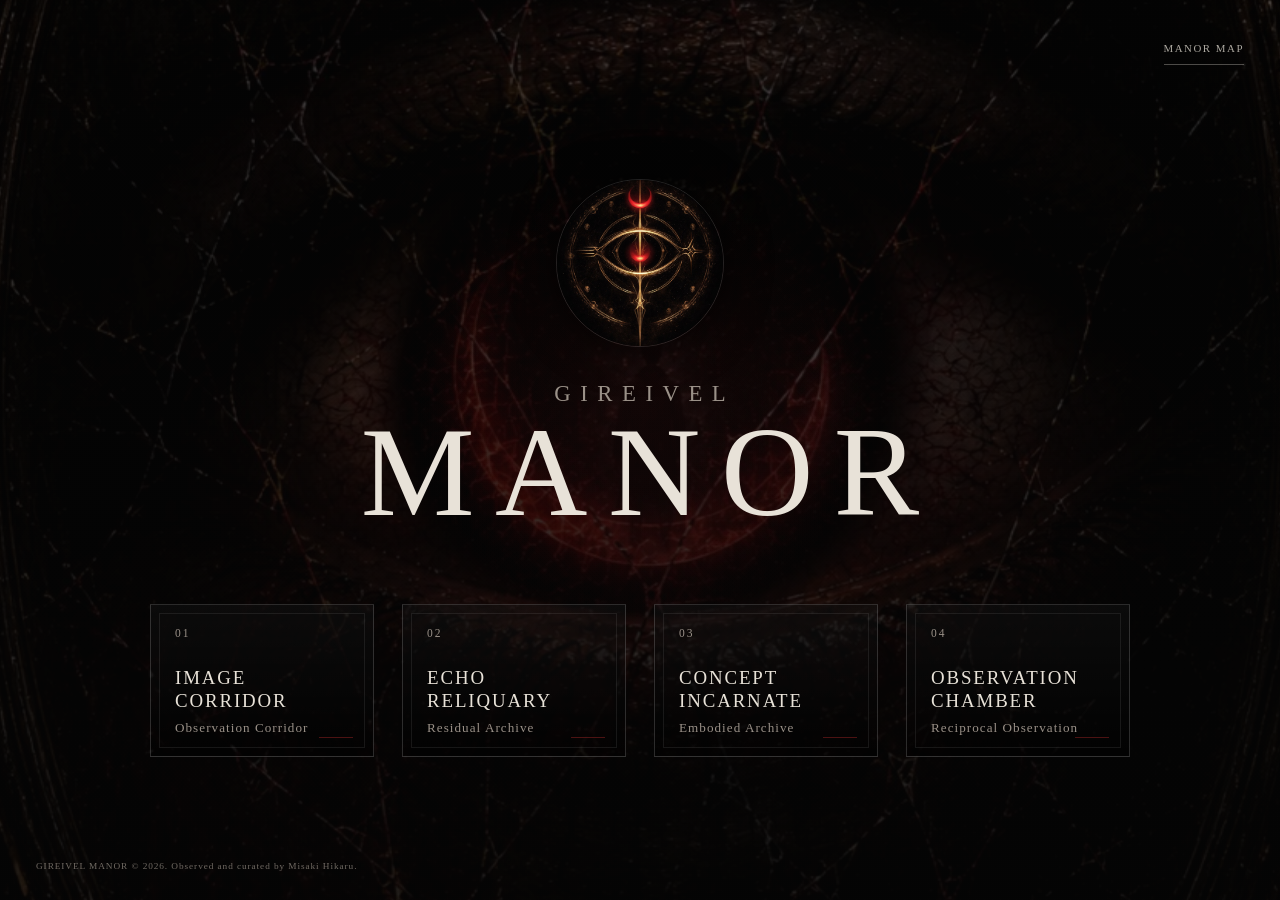
==== index.html @ 9605a6ce "Add observation chamber" ====
<!doctype html>
<html lang="ja">
  <head>
    <meta charset="utf-8">
    <meta name="viewport" content="width=device-width, initial-scale=1">
    <meta name="description" content="GIREIVEL MANOR">
    <meta name="robots" content="index, follow">
    <meta name="theme-color" content="#050505">
    <meta name="google-site-verification" content="R3yUNyx6zK_2zBmwd6c4F-Li6Iffgj9huVpCcpQvAgc">
    <meta property="og:site_name" content="GIREIVEL">
    <meta property="og:title" content="GIREIVEL MANOR">
    <meta property="og:description" content="GIREIVEL MANOR">
    <meta property="og:type" content="website">
    <meta property="og:url" content="https://gireivel.com/">
    <meta property="og:image" content="./assets/images/manor-bg.jpg">
    <meta name="twitter:card" content="summary_large_image">
    <title>GIREIVEL MANOR</title>
    <link rel="canonical" href="https://gireivel.com/">
    <link rel="icon" href="./assets/images/gireivel-emblem.jpg">
    <link rel="apple-touch-icon" href="./assets/images/gireivel-emblem.jpg">
    <link rel="manifest" href="./site.webmanifest">
    <link rel="stylesheet" href="./styles.css?v=observation-chamber-1">
  </head>
  <body>
    <main class="manor-home">
      <div class="background" aria-hidden="true"></div>
      <div class="overlay" aria-hidden="true"></div>

      <button class="map-toggle" type="button" aria-label="Open manor map" aria-expanded="false">
        MANOR MAP
      </button>

      <section class="hero" aria-labelledby="manor-title">
        <img src="./assets/images/gireivel-emblem.jpg" alt="Gireivel Emblem" class="emblem">

        <p class="eyebrow">GIREIVEL</p>
        <h1 id="manor-title">MANOR</h1>

        <nav class="room-doors" aria-label="Gireivel rooms" data-room-doors></nav>
      </section>

      <p class="site-credit">GIREIVEL MANOR &copy; 2026. Observed and curated by Misaki Hikaru.</p>

      <div class="map-scrim" data-map-scrim aria-hidden="true"></div>

      <aside class="manor-map" aria-hidden="true" aria-label="Manor map" data-manor-map>
        <button class="map-close" type="button" aria-label="Close manor map">&times;</button>
        <p class="map-title">MANOR MAP</p>
        <nav class="map-links" aria-label="Manor map rooms" data-map-links></nav>
      </aside>
    </main>

    <script src="./script.js?v=observation-chamber-1"></script>
    <!-- Cloudflare Web Analytics --><script defer src="https://static.cloudflareinsights.com/beacon.min.js" data-cf-beacon='{"token": "4ce3740bf8014bc4b2ed649eee98436a"}'></script><!-- End Cloudflare Web Analytics -->
  </body>
</html>
---- styles.css ----
:root {
  --background: #050505;
  --text: #e8e2d8;
  --subtext: #9a9188;
  --red: #7d1f1f;
  --line: rgba(255, 255, 255, 0.16);
  --panel: rgba(0, 0, 0, 0.42);
  --panel-strong: rgba(0, 0, 0, 0.7);
  --bg-shift-x: 0px;
  --bg-shift-y: 0px;
  --hero-shift-x: 0px;
  --hero-shift-y: 0px;
  color-scheme: dark;
}

* {
  box-sizing: border-box;
}

html {
  min-height: 100%;
  background: var(--background);
}

body {
  min-height: 100%;
  margin: 0;
  overflow-x: hidden;
  overflow-y: auto;
  background: var(--background);
  color: var(--text);
  font-family: "Yu Mincho", "Hiragino Mincho ProN", Georgia, "Times New Roman", serif;
}

button,
a {
  color: inherit;
  font: inherit;
}

button {
  border: 0;
}

img {
  display: block;
  max-width: 100%;
}

::selection {
  background: var(--red);
  color: var(--text);
}

.manor-home {
  position: relative;
  display: grid;
  min-height: 100svh;
  isolation: isolate;
  overflow: hidden;
}

.background,
.overlay {
  position: fixed;
  inset: 0;
  z-index: -3;
}

.background {
  background-image: url("./assets/images/manor-bg.jpg");
  background-position: center;
  background-size: cover;
  animation: manor-breath 28s ease-in-out infinite alternate;
  transform: translate3d(var(--bg-shift-x), var(--bg-shift-y), 0) scale(1.025);
  transition: transform 900ms ease-out;
  will-change: transform;
}

.overlay {
  z-index: -2;
  background:
    radial-gradient(circle at 50% 45%, rgba(125, 31, 31, 0.1), transparent 28%),
    linear-gradient(180deg, rgba(5, 5, 5, 0.54), rgba(5, 5, 5, 0.82)),
    rgba(5, 5, 5, 0.36);
}

.map-toggle {
  position: fixed;
  z-index: 20;
  top: clamp(16px, 3vw, 32px);
  right: clamp(16px, 3vw, 36px);
  padding: 10px 0;
  border-bottom: 1px solid rgba(232, 226, 216, 0.32);
  background: transparent;
  color: rgba(232, 226, 216, 0.74);
  cursor: pointer;
  font-family: Georgia, "Times New Roman", serif;
  font-size: 0.68rem;
  letter-spacing: 0.14em;
  text-transform: uppercase;
  transition: border-color 180ms ease, color 180ms ease;
}

.map-toggle:hover,
.map-toggle:focus-visible {
  border-color: rgba(125, 31, 31, 0.9);
  color: var(--text);
  outline: none;
}

.hero {
  display: grid;
  align-content: center;
  justify-items: center;
  width: min(1080px, calc(100vw - 36px));
  min-height: 100svh;
  margin: 0 auto;
  padding: clamp(74px, 10vh, 110px) 0 clamp(28px, 6vh, 72px);
  opacity: 0;
  text-align: center;
  transform: translate3d(var(--hero-shift-x), calc(10px + var(--hero-shift-y)), 0);
  transition: opacity 1200ms ease, transform 1200ms ease;
  will-change: transform;
}

body.is-ready .hero {
  opacity: 1;
  transform: translate3d(var(--hero-shift-x), var(--hero-shift-y), 0);
}

.emblem {
  width: clamp(94px, 14vw, 168px);
  aspect-ratio: 1;
  border: 1px solid rgba(255, 255, 255, 0.12);
  border-radius: 50%;
  box-shadow: 0 0 44px rgba(0, 0, 0, 0.72);
  animation: emblem-breath 9s ease-in-out infinite;
  object-fit: cover;
  object-position: center 46%;
}

.eyebrow,
.hero h1,
.room-number,
.room-title,
.map-title,
.map-link {
  font-family: Georgia, "Times New Roman", serif;
}

.eyebrow {
  margin: clamp(24px, 4vh, 34px) 0 0;
  color: var(--subtext);
  font-size: clamp(1.05rem, 2vw, 1.42rem);
  letter-spacing: 0.42em;
  line-height: 1.1;
  text-indent: 0.42em;
}

.hero h1 {
  margin: 8px 0 0;
  font-size: clamp(3.7rem, 10vw, 8rem);
  font-weight: 400;
  letter-spacing: 0.16em;
  line-height: 0.92;
  text-indent: 0.16em;
  text-transform: uppercase;
}

.room-doors {
  display: grid;
  grid-template-columns: repeat(4, minmax(0, 1fr));
  gap: clamp(14px, 2.5vw, 28px);
  width: min(980px, 100%);
  margin-top: clamp(46px, 8vh, 78px);
}

.room-door {
  position: relative;
  display: grid;
  min-height: 132px;
  padding: 22px 24px 20px;
  border: 1px solid var(--line);
  background:
    linear-gradient(180deg, rgba(255, 255, 255, 0.035), transparent),
    var(--panel);
  opacity: 0;
  text-align: left;
  text-decoration: none;
  transform: translateY(8px);
  transition:
    background 220ms ease,
    border-color 220ms ease,
    opacity 800ms ease,
    transform 800ms ease;
}

body.is-ready .room-door {
  opacity: 1;
  transform: translateY(0);
}

body.is-ready .room-door:nth-child(2) {
  transition-delay: 120ms;
}

body.is-ready .room-door:nth-child(3) {
  transition-delay: 240ms;
}

body.is-ready .room-door:nth-child(4) {
  transition-delay: 360ms;
}

.room-door::before,
.room-door::after {
  position: absolute;
  content: "";
  pointer-events: none;
}

.room-door::before {
  inset: 8px;
  border: 1px solid rgba(255, 255, 255, 0.08);
}

.room-door::after {
  right: 20px;
  bottom: 18px;
  width: 34px;
  height: 1px;
  background: rgba(125, 31, 31, 0.6);
  transform-origin: right;
  transition: background 220ms ease, transform 220ms ease;
}

.room-door:hover,
.room-door:focus-visible {
  border-color: rgba(125, 31, 31, 0.78);
  background:
    linear-gradient(180deg, rgba(125, 31, 31, 0.08), transparent),
    rgba(0, 0, 0, 0.54);
  outline: none;
  transform: translateY(-2px);
  transition-delay: 0ms;
}

.room-door:hover::after,
.room-door:focus-visible::after {
  background: rgba(125, 31, 31, 0.95);
  transform: scaleX(1.25);
}

.room-number {
  color: var(--subtext);
  font-size: 0.72rem;
  letter-spacing: 0.18em;
}

.room-title {
  align-self: end;
  margin-top: 28px;
  font-size: clamp(0.94rem, 1.7vw, 1.18rem);
  letter-spacing: 0.1em;
  line-height: 1.2;
  text-transform: uppercase;
}

.room-jp {
  margin-top: 7px;
  color: var(--subtext);
  font-size: 0.82rem;
  letter-spacing: 0.08em;
}

.map-scrim {
  position: fixed;
  inset: 0;
  z-index: 30;
  background: rgba(0, 0, 0, 0.46);
  opacity: 0;
  pointer-events: none;
  transition: opacity 260ms ease;
}

.manor-map {
  position: fixed;
  z-index: 40;
  top: 0;
  right: 0;
  display: grid;
  align-content: start;
  width: min(360px, 88vw);
  height: 100svh;
  padding: clamp(28px, 5vw, 48px);
  border-left: 1px solid var(--line);
  background: rgba(5, 5, 5, 0.9);
  box-shadow: -24px 0 58px rgba(0, 0, 0, 0.44);
  opacity: 0;
  pointer-events: none;
  transform: translateX(18px);
  transition: opacity 260ms ease, transform 260ms ease;
}

body.is-map-open .map-scrim,
body.is-map-open .manor-map {
  opacity: 1;
  pointer-events: auto;
  transform: translateX(0);
}

.map-close {
  justify-self: end;
  width: 38px;
  height: 38px;
  border: 1px solid var(--line);
  background: transparent;
  color: var(--subtext);
  cursor: pointer;
  font-family: Arial, sans-serif;
  font-size: 1.35rem;
  line-height: 1;
  transition: border-color 180ms ease, color 180ms ease;
}

.map-close:hover,
.map-close:focus-visible {
  border-color: rgba(125, 31, 31, 0.78);
  color: var(--text);
  outline: none;
}

.map-title {
  margin: clamp(46px, 8vh, 72px) 0 26px;
  color: var(--text);
  font-size: 0.78rem;
  letter-spacing: 0.2em;
  text-transform: uppercase;
}

.map-links {
  display: grid;
  border-top: 1px solid var(--line);
}

.map-link {
  display: grid;
  grid-template-columns: 38px 1fr;
  gap: 14px;
  padding: 18px 0;
  border-bottom: 1px solid var(--line);
  color: rgba(232, 226, 216, 0.82);
  font-size: 0.82rem;
  letter-spacing: 0.09em;
  text-decoration: none;
  text-transform: uppercase;
  transition: color 180ms ease, padding-left 180ms ease;
}

.map-link span:first-child {
  color: var(--subtext);
}

.map-link:hover,
.map-link:focus-visible {
  color: var(--text);
  outline: none;
  padding-left: 8px;
}

.site-credit {
  position: fixed;
  z-index: 12;
  bottom: clamp(14px, 3vw, 26px);
  left: clamp(16px, 3vw, 36px);
  max-width: min(420px, calc(100vw - 32px));
  margin: 0;
  color: rgba(154, 145, 136, 0.72);
  font-family: Georgia, "Times New Roman", serif;
  font-size: 0.58rem;
  letter-spacing: 0.1em;
  line-height: 1.6;
}

@media (max-width: 920px) {
  .room-doors {
    grid-template-columns: repeat(2, minmax(0, 1fr));
    width: min(680px, 100%);
  }
}

@media (max-width: 700px) {
  .background {
    background-position: center center;
  }

  .map-toggle {
    top: 14px;
    right: 16px;
    font-size: 0.62rem;
  }

  .hero {
    width: min(420px, calc(100vw - 32px));
    padding-top: 78px;
    padding-bottom: 28px;
  }

  .emblem {
    width: clamp(82px, 27vw, 112px);
  }

  .eyebrow {
    font-size: clamp(0.92rem, 4vw, 1.12rem);
    letter-spacing: 0.3em;
    text-indent: 0.3em;
  }

  .hero h1 {
    font-size: clamp(3rem, 16vw, 4.8rem);
    letter-spacing: 0.12em;
    text-indent: 0.12em;
  }

  .room-doors {
    grid-template-columns: 1fr;
    gap: 12px;
    margin-top: clamp(34px, 7vh, 56px);
  }

  .room-door {
    min-height: 112px;
    padding: 18px 20px;
  }

  .room-title {
    margin-top: 22px;
  }

  .manor-map {
    width: 100vw;
    border-left: 0;
  }

  .site-credit {
    bottom: 12px;
    color: rgba(154, 145, 136, 0.62);
    font-size: 0.54rem;
    letter-spacing: 0.08em;
  }
}

@media (prefers-reduced-motion: reduce) {
  *,
  *::before,
  *::after {
    scroll-behavior: auto !important;
    transition-duration: 0.01ms !important;
    animation-duration: 0.01ms !important;
  }

  .background,
  .hero {
    transform: none !important;
  }
}

@keyframes manor-breath {
  from {
    filter: brightness(0.92) saturate(0.96);
  }

  to {
    filter: brightness(1) saturate(1.04);
  }
}

@keyframes emblem-breath {
  0%,
  100% {
    box-shadow: 0 0 40px rgba(0, 0, 0, 0.72);
    filter: brightness(0.96);
  }

  50% {
    box-shadow: 0 0 52px rgba(125, 31, 31, 0.14), 0 0 44px rgba(0, 0, 0, 0.76);
    filter: brightness(1.04);
  }
}
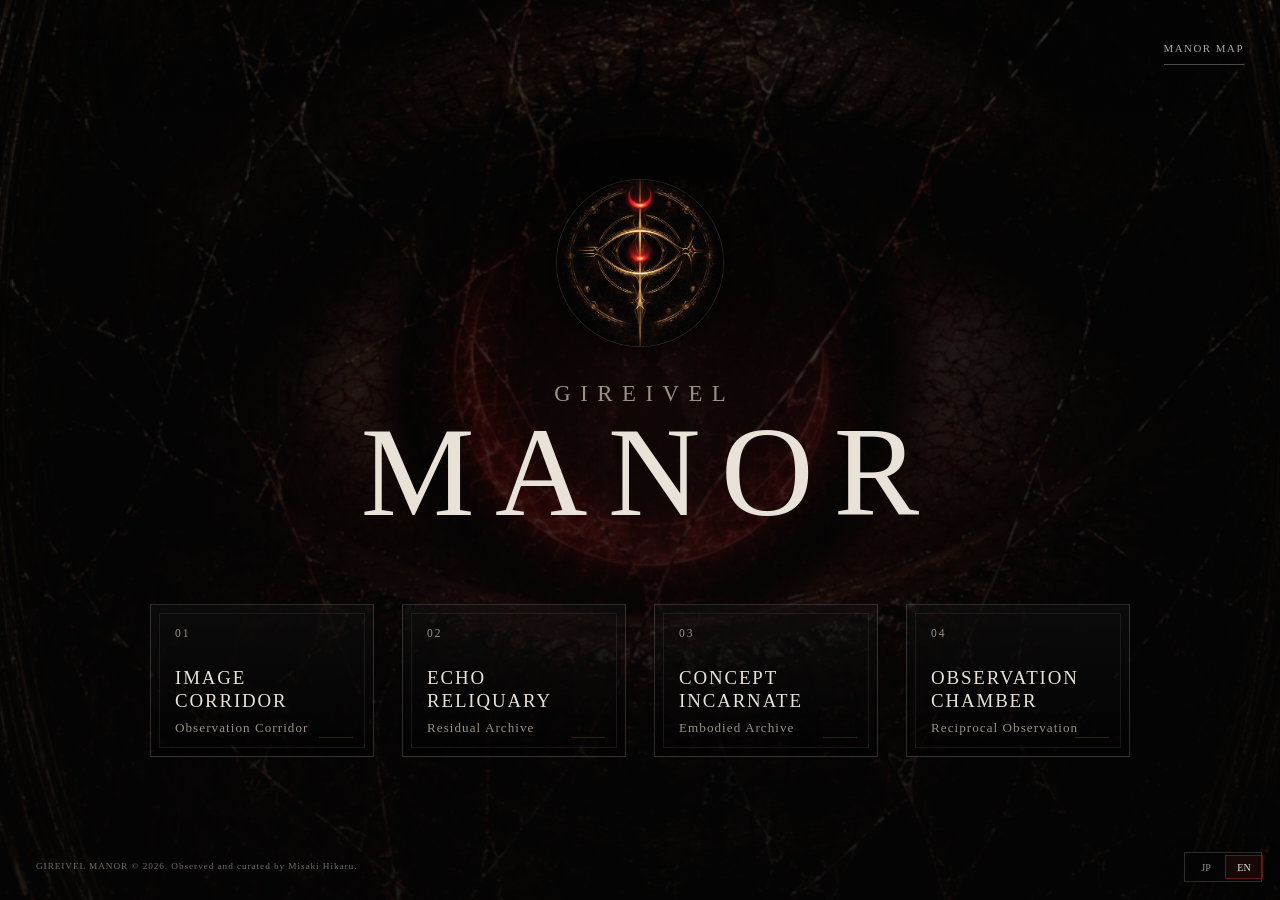
==== commit 85baabd9: "Add site-wide Japanese and English switch" ====
--- a/index.html
+++ b/index.html
@@ -19,7 +19,8 @@
     <link rel="icon" href="./assets/images/gireivel-emblem.jpg">
     <link rel="apple-touch-icon" href="./assets/images/gireivel-emblem.jpg">
     <link rel="manifest" href="./site.webmanifest">
-    <link rel="stylesheet" href="./styles.css?v=observation-chamber-1">
+    <link rel="stylesheet" href="./styles.css?v=counter-scar-1">
+    <link rel="stylesheet" href="./i18n.css?v=1">
   </head>
   <body>
     <main class="manor-home">
@@ -47,10 +48,25 @@
         <button class="map-close" type="button" aria-label="Close manor map">&times;</button>
         <p class="map-title">MANOR MAP</p>
         <nav class="map-links" aria-label="Manor map rooms" data-map-links></nav>
+
+        <section class="manor-scar" data-manor-scar hidden aria-labelledby="manor-scar-title">
+          <button class="scar-toggle" type="button" data-scar-toggle aria-expanded="false">
+            <span class="scar-mark" aria-hidden="true"></span>
+            <span>
+              <small id="manor-scar-title">Unresolved Fracture</small>
+              <strong>第二記録の傷</strong>
+            </span>
+          </button>
+          <div class="scar-question" data-scar-question-wrap hidden>
+            <p data-scar-question></p>
+            <a href="./observation-chamber/">観測室で記録を見る</a>
+          </div>
+        </section>
       </aside>
     </main>
 
-    <script src="./script.js?v=observation-chamber-1"></script>
+    <script src="./i18n.js?v=1"></script>
+    <script src="./script.js?v=counter-scar-1"></script>
     <!-- Cloudflare Web Analytics --><script defer src="https://static.cloudflareinsights.com/beacon.min.js" data-cf-beacon='{"token": "4ce3740bf8014bc4b2ed649eee98436a"}'></script><!-- End Cloudflare Web Analytics -->
   </body>
 </html>
--- a/styles.css
+++ b/styles.css
@@ -369,6 +369,109 @@
   padding-left: 8px;
 }
 
+.manor-scar {
+  position: relative;
+  margin-top: clamp(34px, 7vh, 58px);
+  border-top: 1px solid rgba(125, 31, 31, 0.58);
+  border-bottom: 1px solid var(--line);
+}
+
+.scar-toggle {
+  display: grid;
+  grid-template-columns: 30px 1fr;
+  align-items: center;
+  gap: 14px;
+  width: 100%;
+  padding: 18px 0;
+  background: transparent;
+  color: var(--text);
+  cursor: pointer;
+  text-align: left;
+}
+
+.scar-toggle:focus-visible {
+  outline: 1px solid var(--text);
+  outline-offset: 5px;
+}
+
+.scar-toggle > span:last-child {
+  display: grid;
+  gap: 6px;
+}
+
+.scar-toggle small {
+  color: rgba(176, 66, 59, 0.88);
+  font-family: Georgia, "Times New Roman", serif;
+  font-size: 0.52rem;
+  letter-spacing: 0.13em;
+  text-transform: uppercase;
+}
+
+.scar-toggle strong {
+  font-size: 0.76rem;
+  font-weight: 400;
+  letter-spacing: 0.07em;
+}
+
+.scar-mark {
+  position: relative;
+  display: block;
+  width: 24px;
+  height: 48px;
+}
+
+.scar-mark::before,
+.scar-mark::after {
+  position: absolute;
+  left: 12px;
+  width: 1px;
+  background: linear-gradient(180deg, transparent, #a5352f 18%, #7d1f1f 82%, transparent);
+  content: "";
+  transform-origin: center;
+}
+
+.scar-mark::before {
+  top: 0;
+  height: 29px;
+  transform: rotate(13deg);
+}
+
+.scar-mark::after {
+  bottom: 0;
+  height: 27px;
+  transform: translateX(-3px) rotate(-12deg);
+}
+
+.scar-question {
+  padding: 2px 0 20px 44px;
+}
+
+.scar-question p {
+  margin: 0;
+  padding-left: 14px;
+  border-left: 1px solid rgba(125, 31, 31, 0.72);
+  color: rgba(232, 226, 216, 0.84);
+  font-size: 0.72rem;
+  line-height: 1.9;
+}
+
+.scar-question a {
+  display: inline-block;
+  margin-top: 16px;
+  color: var(--subtext);
+  font-size: 0.62rem;
+  letter-spacing: 0.08em;
+  text-decoration: none;
+}
+
+.scar-question a:hover,
+.scar-question a:focus-visible {
+  color: var(--text);
+  outline: none;
+  text-decoration: underline;
+  text-underline-offset: 5px;
+}
+
 .site-credit {
   position: fixed;
   z-index: 12;
--- a/i18n.css
+++ b/i18n.css
@@ -0,0 +1,72 @@
+.language-switch {
+  position: fixed;
+  right: max(18px, env(safe-area-inset-right));
+  bottom: max(18px, env(safe-area-inset-bottom));
+  z-index: 1200;
+  display: grid;
+  grid-template-columns: repeat(2, 38px);
+  width: 78px;
+  height: 30px;
+  padding: 2px;
+  border: 1px solid rgba(255, 255, 255, 0.16);
+  background: rgba(5, 5, 5, 0.86);
+  box-shadow: 0 8px 24px rgba(0, 0, 0, 0.3);
+  backdrop-filter: blur(8px);
+  -webkit-backdrop-filter: blur(8px);
+}
+
+.language-switch::before {
+  content: "";
+  position: absolute;
+  top: 2px;
+  bottom: 2px;
+  left: 2px;
+  width: 36px;
+  border: 1px solid rgba(125, 31, 31, 0.72);
+  background: rgba(125, 31, 31, 0.16);
+  transition: transform 180ms ease;
+}
+
+html[lang="en"] .language-switch::before {
+  transform: translateX(38px);
+}
+
+.language-option {
+  position: relative;
+  z-index: 1;
+  display: grid;
+  place-items: center;
+  width: 38px;
+  height: 26px;
+  padding: 0;
+  border: 0;
+  color: #9a9188;
+  background: transparent;
+  font: 10px/1 Georgia, "Times New Roman", serif;
+  letter-spacing: 0;
+  cursor: pointer;
+  transition: color 180ms ease;
+}
+
+.language-option[aria-pressed="true"] {
+  color: #e8e2d8;
+}
+
+.language-option:focus-visible {
+  outline: 1px solid #e8e2d8;
+  outline-offset: 2px;
+}
+
+@media (max-width: 640px) {
+  .language-switch {
+    right: max(12px, env(safe-area-inset-right));
+    bottom: max(12px, env(safe-area-inset-bottom));
+  }
+}
+
+@media (prefers-reduced-motion: reduce) {
+  .language-switch::before,
+  .language-option {
+    transition: none;
+  }
+}
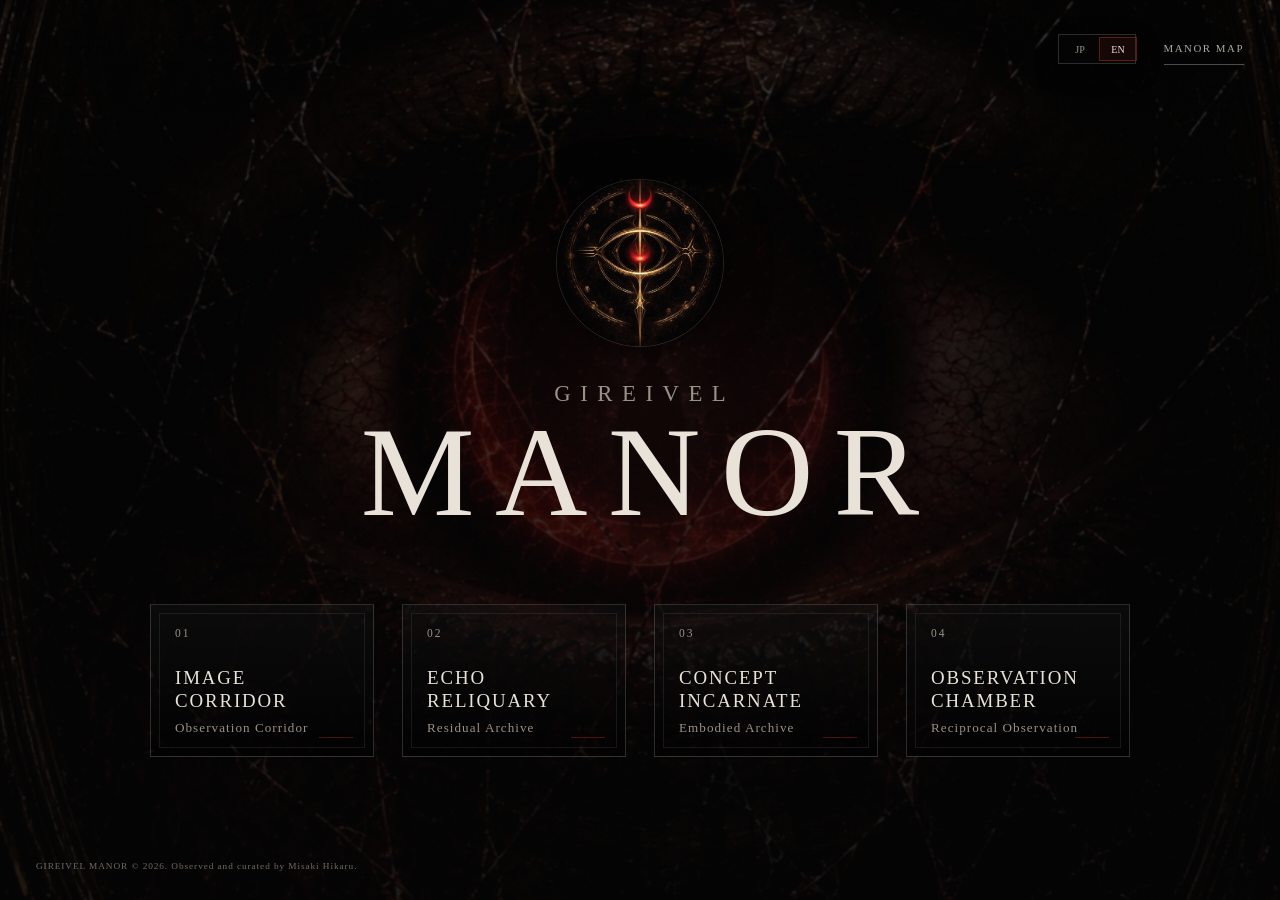
==== commit 75b4c1df: "Keep manor labels in English" ====
--- a/index.html
+++ b/index.html
@@ -20,14 +20,14 @@
     <link rel="apple-touch-icon" href="./assets/images/gireivel-emblem.jpg">
     <link rel="manifest" href="./site.webmanifest">
     <link rel="stylesheet" href="./styles.css?v=counter-scar-1">
-    <link rel="stylesheet" href="./i18n.css?v=1">
+    <link rel="stylesheet" href="./i18n.css?v=2">
   </head>
   <body>
     <main class="manor-home">
       <div class="background" aria-hidden="true"></div>
       <div class="overlay" aria-hidden="true"></div>
 
-      <button class="map-toggle" type="button" aria-label="Open manor map" aria-expanded="false">
+      <button class="map-toggle" type="button" aria-label="Open manor map" aria-expanded="false" data-i18n-ignore>
         MANOR MAP
       </button>
 
@@ -35,9 +35,9 @@
         <img src="./assets/images/gireivel-emblem.jpg" alt="Gireivel Emblem" class="emblem">
 
         <p class="eyebrow">GIREIVEL</p>
-        <h1 id="manor-title">MANOR</h1>
+        <h1 id="manor-title" data-i18n-ignore>MANOR</h1>
 
-        <nav class="room-doors" aria-label="Gireivel rooms" data-room-doors></nav>
+        <nav class="room-doors" aria-label="Gireivel rooms" data-room-doors data-i18n-ignore></nav>
       </section>
 
       <p class="site-credit">GIREIVEL MANOR &copy; 2026. Observed and curated by Misaki Hikaru.</p>
@@ -46,8 +46,8 @@
 
       <aside class="manor-map" aria-hidden="true" aria-label="Manor map" data-manor-map>
         <button class="map-close" type="button" aria-label="Close manor map">&times;</button>
-        <p class="map-title">MANOR MAP</p>
-        <nav class="map-links" aria-label="Manor map rooms" data-map-links></nav>
+        <p class="map-title" data-i18n-ignore>MANOR MAP</p>
+        <nav class="map-links" aria-label="Manor map rooms" data-map-links data-i18n-ignore></nav>
 
         <section class="manor-scar" data-manor-scar hidden aria-labelledby="manor-scar-title">
           <button class="scar-toggle" type="button" data-scar-toggle aria-expanded="false">
@@ -65,7 +65,7 @@
       </aside>
     </main>
 
-    <script src="./i18n.js?v=1"></script>
+    <script src="./i18n.js?v=2"></script>
     <script src="./script.js?v=counter-scar-1"></script>
     <!-- Cloudflare Web Analytics --><script defer src="https://static.cloudflareinsights.com/beacon.min.js" data-cf-beacon='{"token": "4ce3740bf8014bc4b2ed649eee98436a"}'></script><!-- End Cloudflare Web Analytics -->
   </body>
--- a/i18n.css
+++ b/i18n.css
@@ -57,10 +57,22 @@
   outline-offset: 2px;
 }
 
+.language-switch--manor {
+  top: calc(clamp(16px, 3vw, 32px) + 2px);
+  right: calc(clamp(16px, 3vw, 36px) + 108px);
+  bottom: auto;
+}
+
 @media (max-width: 640px) {
   .language-switch {
     right: max(12px, env(safe-area-inset-right));
     bottom: max(12px, env(safe-area-inset-bottom));
+  }
+
+  .language-switch--manor {
+    top: 16px;
+    right: 120px;
+    bottom: auto;
   }
 }
 
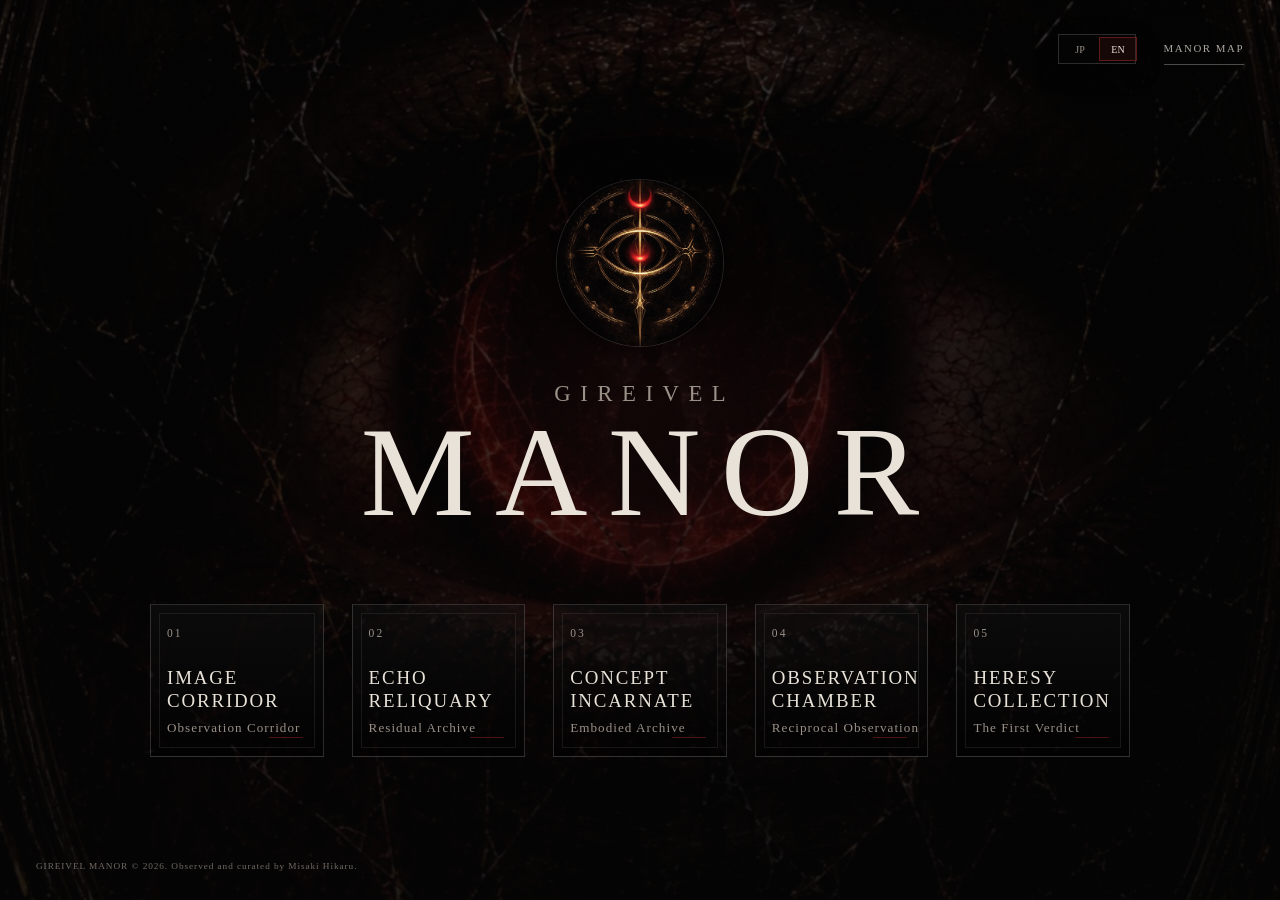
==== commit 3fdfc7c1: "Add Heresy Collection interactive narrative chamber" ====
--- a/index.html
+++ b/index.html
@@ -19,7 +19,7 @@
     <link rel="icon" href="./assets/images/gireivel-emblem.jpg">
     <link rel="apple-touch-icon" href="./assets/images/gireivel-emblem.jpg">
     <link rel="manifest" href="./site.webmanifest">
-    <link rel="stylesheet" href="./styles.css?v=counter-scar-1">
+    <link rel="stylesheet" href="./styles.css?v=heresy-1">
     <link rel="stylesheet" href="./i18n.css?v=2">
   </head>
   <body>
@@ -66,7 +66,7 @@
     </main>
 
     <script src="./i18n.js?v=2"></script>
-    <script src="./script.js?v=counter-scar-1"></script>
+    <script src="./script.js?v=heresy-1"></script>
     <!-- Cloudflare Web Analytics --><script defer src="https://static.cloudflareinsights.com/beacon.min.js" data-cf-beacon='{"token": "4ce3740bf8014bc4b2ed649eee98436a"}'></script><!-- End Cloudflare Web Analytics -->
   </body>
 </html>
--- a/styles.css
+++ b/styles.css
@@ -170,7 +170,7 @@
 
 .room-doors {
   display: grid;
-  grid-template-columns: repeat(4, minmax(0, 1fr));
+  grid-template-columns: repeat(5, minmax(0, 1fr));
   gap: clamp(14px, 2.5vw, 28px);
   width: min(980px, 100%);
   margin-top: clamp(46px, 8vh, 78px);
@@ -180,7 +180,7 @@
   position: relative;
   display: grid;
   min-height: 132px;
-  padding: 22px 24px 20px;
+  padding: 22px 16px 20px;
   border: 1px solid var(--line);
   background:
     linear-gradient(180deg, rgba(255, 255, 255, 0.035), transparent),
@@ -369,6 +369,10 @@
   padding-left: 8px;
 }
 
+body.is-ready .room-door:nth-child(5) {
+  transition-delay: 320ms;
+}
+
 .manor-scar {
   position: relative;
   margin-top: clamp(34px, 7vh, 58px);
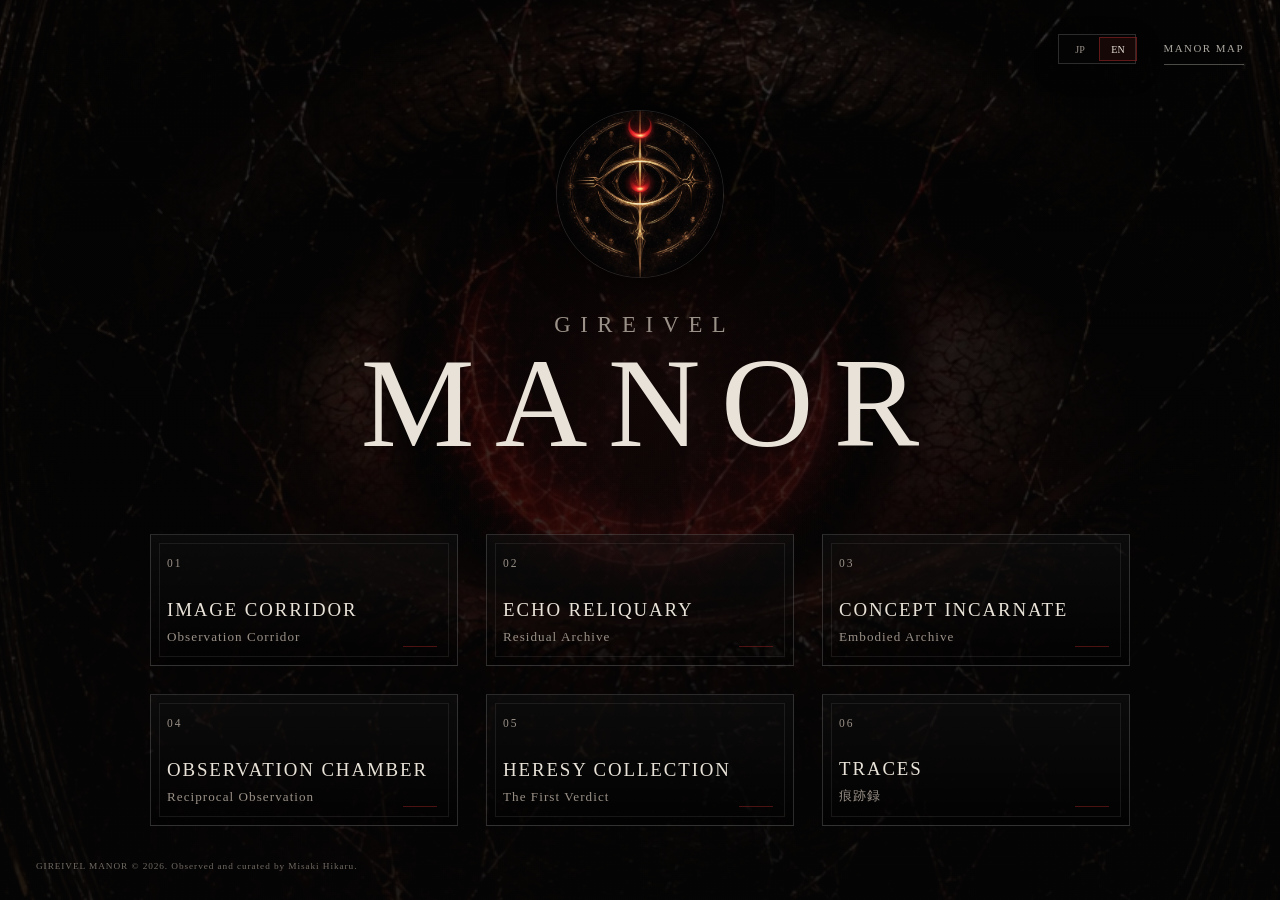
==== commit 76ed2b2f: "Add searchable Gireivel traces archive" ====
--- a/index.html
+++ b/index.html
@@ -19,7 +19,7 @@
     <link rel="icon" href="./assets/images/gireivel-emblem.jpg">
     <link rel="apple-touch-icon" href="./assets/images/gireivel-emblem.jpg">
     <link rel="manifest" href="./site.webmanifest">
-    <link rel="stylesheet" href="./styles.css?v=heresy-1">
+    <link rel="stylesheet" href="./styles.css?v=traces-1">
     <link rel="stylesheet" href="./i18n.css?v=2">
   </head>
   <body>
@@ -66,7 +66,7 @@
     </main>
 
     <script src="./i18n.js?v=2"></script>
-    <script src="./script.js?v=heresy-1"></script>
+    <script src="./script.js?v=traces-1"></script>
     <!-- Cloudflare Web Analytics --><script defer src="https://static.cloudflareinsights.com/beacon.min.js" data-cf-beacon='{"token": "4ce3740bf8014bc4b2ed649eee98436a"}'></script><!-- End Cloudflare Web Analytics -->
   </body>
 </html>
--- a/styles.css
+++ b/styles.css
@@ -170,7 +170,7 @@
 
 .room-doors {
   display: grid;
-  grid-template-columns: repeat(5, minmax(0, 1fr));
+  grid-template-columns: repeat(3, minmax(0, 1fr));
   gap: clamp(14px, 2.5vw, 28px);
   width: min(980px, 100%);
   margin-top: clamp(46px, 8vh, 78px);
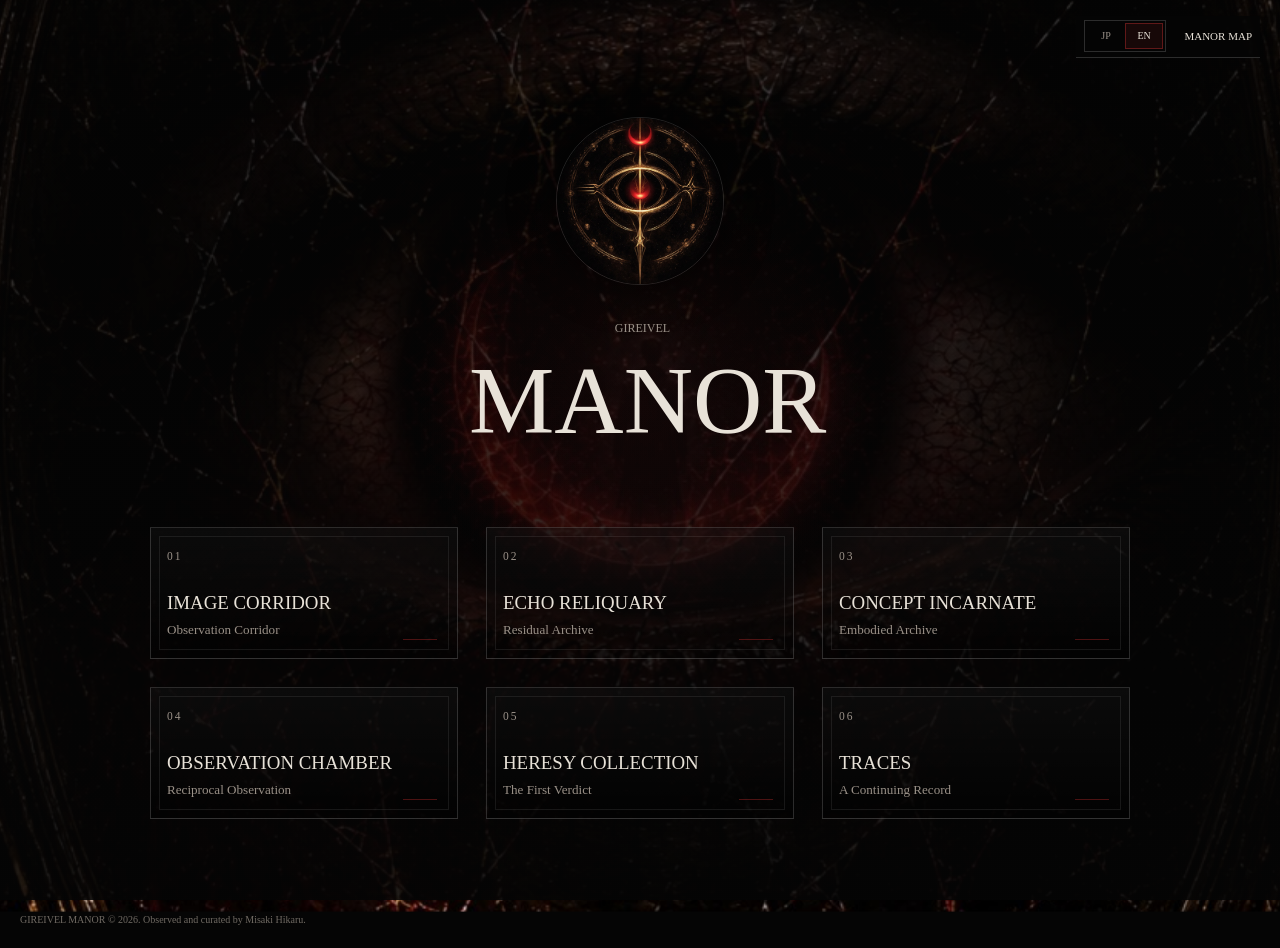
==== commit a658b70c: "Explain the Heresy passage and unify manor presentation" ====
--- a/index.html
+++ b/index.html
@@ -21,6 +21,8 @@
     <link rel="manifest" href="./site.webmanifest">
     <link rel="stylesheet" href="./styles.css?v=traces-1">
     <link rel="stylesheet" href="./i18n.css?v=2">
+  <link rel="stylesheet" href="./manor.css?v=1">
+  <script src="./manor-rooms.js?v=1"></script>
   </head>
   <body>
     <main class="manor-home">
@@ -65,8 +67,9 @@
       </aside>
     </main>
 
-    <script src="./i18n.js?v=2"></script>
-    <script src="./script.js?v=traces-1"></script>
+    <script src="./i18n.js?v=3"></script>
+    <script src="./script.js?v=manor-1"></script>
     <!-- Cloudflare Web Analytics --><script defer src="https://static.cloudflareinsights.com/beacon.min.js" data-cf-beacon='{"token": "4ce3740bf8014bc4b2ed649eee98436a"}'></script><!-- End Cloudflare Web Analytics -->
+  <script src="./manor.js?v=1"></script>
   </body>
 </html>
--- a/manor.css
+++ b/manor.css
@@ -0,0 +1,100 @@
+:root {
+  --manor-english: Georgia, "Times New Roman", serif;
+  --manor-japanese: "Yu Mincho", "Hiragino Mincho ProN", serif;
+  --manor-ui: system-ui, -apple-system, "Yu Gothic", sans-serif;
+  --manor-ink: #e8e2d8;
+  --manor-muted: #9a9188;
+  --manor-line: rgba(255, 255, 255, .16);
+}
+html body { font-family: var(--manor-japanese); }
+html[lang="en"] body { font-family: var(--manor-english); }
+body :is(.site-mark, .brand, .section-label, .eyebrow, .room-title, .room-jp, .door-name, .map-title, .site-credit, [data-manor-english]) {
+  font-family: var(--manor-english);
+  letter-spacing: 0;
+}
+body :is(.micro, .chamber-status, .entry-meta, .filter-grid, .result-bar, .track-count) { font-family: var(--manor-ui); letter-spacing: 0; }
+body :is(input, textarea, select) { font-family: var(--manor-ui); }
+body :is(.entrance-copy, .observation-copy, .closing-copy, .hero-copy, .story, .intro-text, .entry-text) { letter-spacing: 0; }
+body :is(.section-label, .eyebrow) { font-size: 12px; line-height: 1.6; }
+body .site-credit { font-size: 10px; line-height: 1.6; }
+.manor-home > .site-credit { position: relative; inset: auto; align-self: end; margin: 12px 20px 20px; }
+body [data-manor-english] { overflow-wrap: anywhere; }
+body h1[data-manor-english] { font-size: 64px; line-height: 1.14; font-weight: 400; letter-spacing: 0; }
+body .hero #manor-title { font-size: 96px; }
+body .chamber-title h1[data-manor-english] { font-size: 52px; }
+.manor-tools {
+  position: fixed; top: max(16px, env(safe-area-inset-top)); right: max(20px, env(safe-area-inset-right));
+  z-index: 40; display: flex; align-items: center; gap: 18px; min-height: 40px;
+  padding: 4px 8px; background: rgba(5,5,5,.88); border-bottom: 1px solid var(--manor-line);
+}
+.manor-tools .language-switch { position: relative; inset: auto; box-sizing: border-box; width: 82px; height: 32px; flex-shrink: 0; box-shadow: none; }
+.manor-tools .language-option { width: 38px; min-width: 0; padding: 0; font: 10px/1 var(--manor-english); }
+.manor-tools :is(.map-toggle, .manor-map-button) {
+  position: static; padding: 8px 0; border: 0; background: none; color: var(--manor-ink);
+  font: 11px/1.5 var(--manor-english); letter-spacing: 0; cursor: pointer;
+}
+.manor-tools button:focus-visible { outline: 1px solid var(--manor-ink); outline-offset: 3px; }
+body:has(.manor-tools) > :is(.site-header, .gallery-header, .chamber-header, .masthead) { padding-top: 72px; height: auto; min-height: 118px; }
+body:has(.manor-tools) { --header-height: 130px; }
+.manor-navigation {
+  box-sizing: border-box; position: fixed; inset: 0 0 0 auto; margin: 0;
+  width: min(480px, 100%); max-width: 100%; height: 100dvh; max-height: 100dvh;
+  padding: 36px; background: #090909; color: var(--manor-ink); border: 0; border-left: 1px solid var(--manor-line);
+}
+.manor-navigation::backdrop { background: rgba(0,0,0,.76); }
+.manor-navigation-top { display: flex; align-items: center; justify-content: space-between; margin-bottom: 32px; }
+.manor-navigation-top p { font: 14px var(--manor-english); }
+.manor-navigation-close { width: 44px; height: 44px; padding: 0; border: 0; background: none; color: inherit; font: 28px var(--manor-ui); cursor: pointer; }
+.manor-navigation a { display: flex; gap: 20px; padding: 23px 0; border-top: 1px solid var(--manor-line); color: var(--manor-ink); text-decoration: none; font: 15px/1.5 var(--manor-english); }
+.manor-navigation a span:first-child { color: var(--manor-muted); font-size: 12px; }
+.manor-navigation a[aria-current="page"] { border-left: 2px solid #7d1f1f; padding-left: 12px; }
+.manor-navigation a:hover, .manor-navigation a:focus-visible { color: #fff; border-top-color: #7d1f1f; }
+body.manor-map-active { overflow: hidden; }
+.manor-transition { position: fixed; inset: 0; background: #050505; opacity: 0; pointer-events: none; z-index: 2000; transition: opacity 220ms ease; }
+.manor-transition.is-leaving { opacity: 1; }
+body :is(.room-door, .chamber-door, .lineage-card) { transition: border-color 240ms ease, box-shadow 240ms ease, background-color 240ms ease; }
+body :is(.room-door, .chamber-door, .lineage-card):is(:hover, :focus-visible) { box-shadow: inset 0 0 32px rgba(125,31,31,.12); }
+body :is(.room-door, .chamber-door, .lineage-card):active { border-color: #a33e3e; }
+.manor-arrived { animation: manor-arrival 600ms ease both; }
+@keyframes manor-arrival { from { opacity: .35; translate: 0 8px; } to { opacity: 1; translate: 0 0; } }
+html.manor-paused *, html.manor-paused *::before, html.manor-paused *::after { animation-play-state: paused !important; }
+@media (max-width: 700px) {
+  .manor-tools { top: max(10px, env(safe-area-inset-top)); right: max(12px, env(safe-area-inset-right)); gap: 14px; }
+  body h1[data-manor-english] { font-size: 36px; }
+  body .hero #manor-title { font-size: 58px; }
+  body .chamber-title h1[data-manor-english] { font-size: 34px; }
+  body :is(input, textarea, select) { font-size: 16px; }
+  .manor-navigation { padding: 22px; }
+  body .threshold h1[data-manor-english] { max-width: 100%; }
+  body .threshold h1[data-manor-english] span { padding-left: 0; }
+  body .threshold:has(.threshold-copy) { grid-template-columns: minmax(0, 1fr); }
+  body .threshold-copy { min-width: 0; overflow-wrap: anywhere; }
+  body .suggestions { flex-wrap: wrap; }
+  body .journey li { min-width: 0; overflow-wrap: anywhere; }
+  body .masthead > * { min-width: 0; }
+}
+/* Heresy Collection: the purpose of the passage, kept within its reading column. */
+.passage-purpose, #passage-purpose-title { scroll-margin-top: 86px; }
+.passage-purpose { grid-column: 1 / -1; width: 100%; max-width: 750px; margin-top: 35px; padding: 30px 0 0; border-top: 1px solid var(--manor-line); }
+.passage-purpose h2 { margin: 0 0 22px; font-size: clamp(21px, 2.1vw, 28px); line-height: 1.7; font-weight: 400; }
+.passage-purpose > p:not(.eyebrow) { font-size: 16px; line-height: 2.1; margin: 18px 0; }
+.passage-purpose .passage-route { margin: 24px 0; border-top: 1px solid var(--manor-line); }
+.passage-route summary { padding: 16px 0; font-size: 14px; cursor: pointer; }
+.passage-route summary::marker { color: #b47b72; }
+.passage-route ol { list-style: none; margin: 0; padding: 0 0 8px; }
+.passage-route li { display: grid; grid-template-columns: 112px minmax(0, 1fr); gap: 20px; padding: 12px 0; }
+.passage-route li > span { padding-top: 4px; color: #c49a8c; font: 12px/1.8 var(--manor-english); }
+.passage-route li p { margin: 0; font-size: 16px; line-height: 1.9; }
+.passage-purpose .purpose-coda { border-left: 1px solid #96564e; padding-left: 20px; color: #c6b2a9; }
+.passage-note { margin: 0 0 32px; padding: 0 0 0 18px; border-left: 1px solid #96564e; }
+.passage-note .eyebrow { display: block; margin: 0 0 8px; color: #c49a8c; }
+.passage-note p { margin: 0; font-size: 14px; line-height: 1.9; color: #bdb4ae; }
+@media (max-width: 560px) {
+  .passage-purpose { margin-top: 0; }
+  .passage-route li { grid-template-columns: minmax(0, 1fr); gap: 5px; }
+  .passage-note { padding-left: 14px; margin-bottom: 26px; }
+}
+@media (prefers-reduced-motion: reduce) {
+  html { scroll-behavior: auto !important; }
+  *, *::before, *::after { animation: none !important; transition: none !important; }
+}
